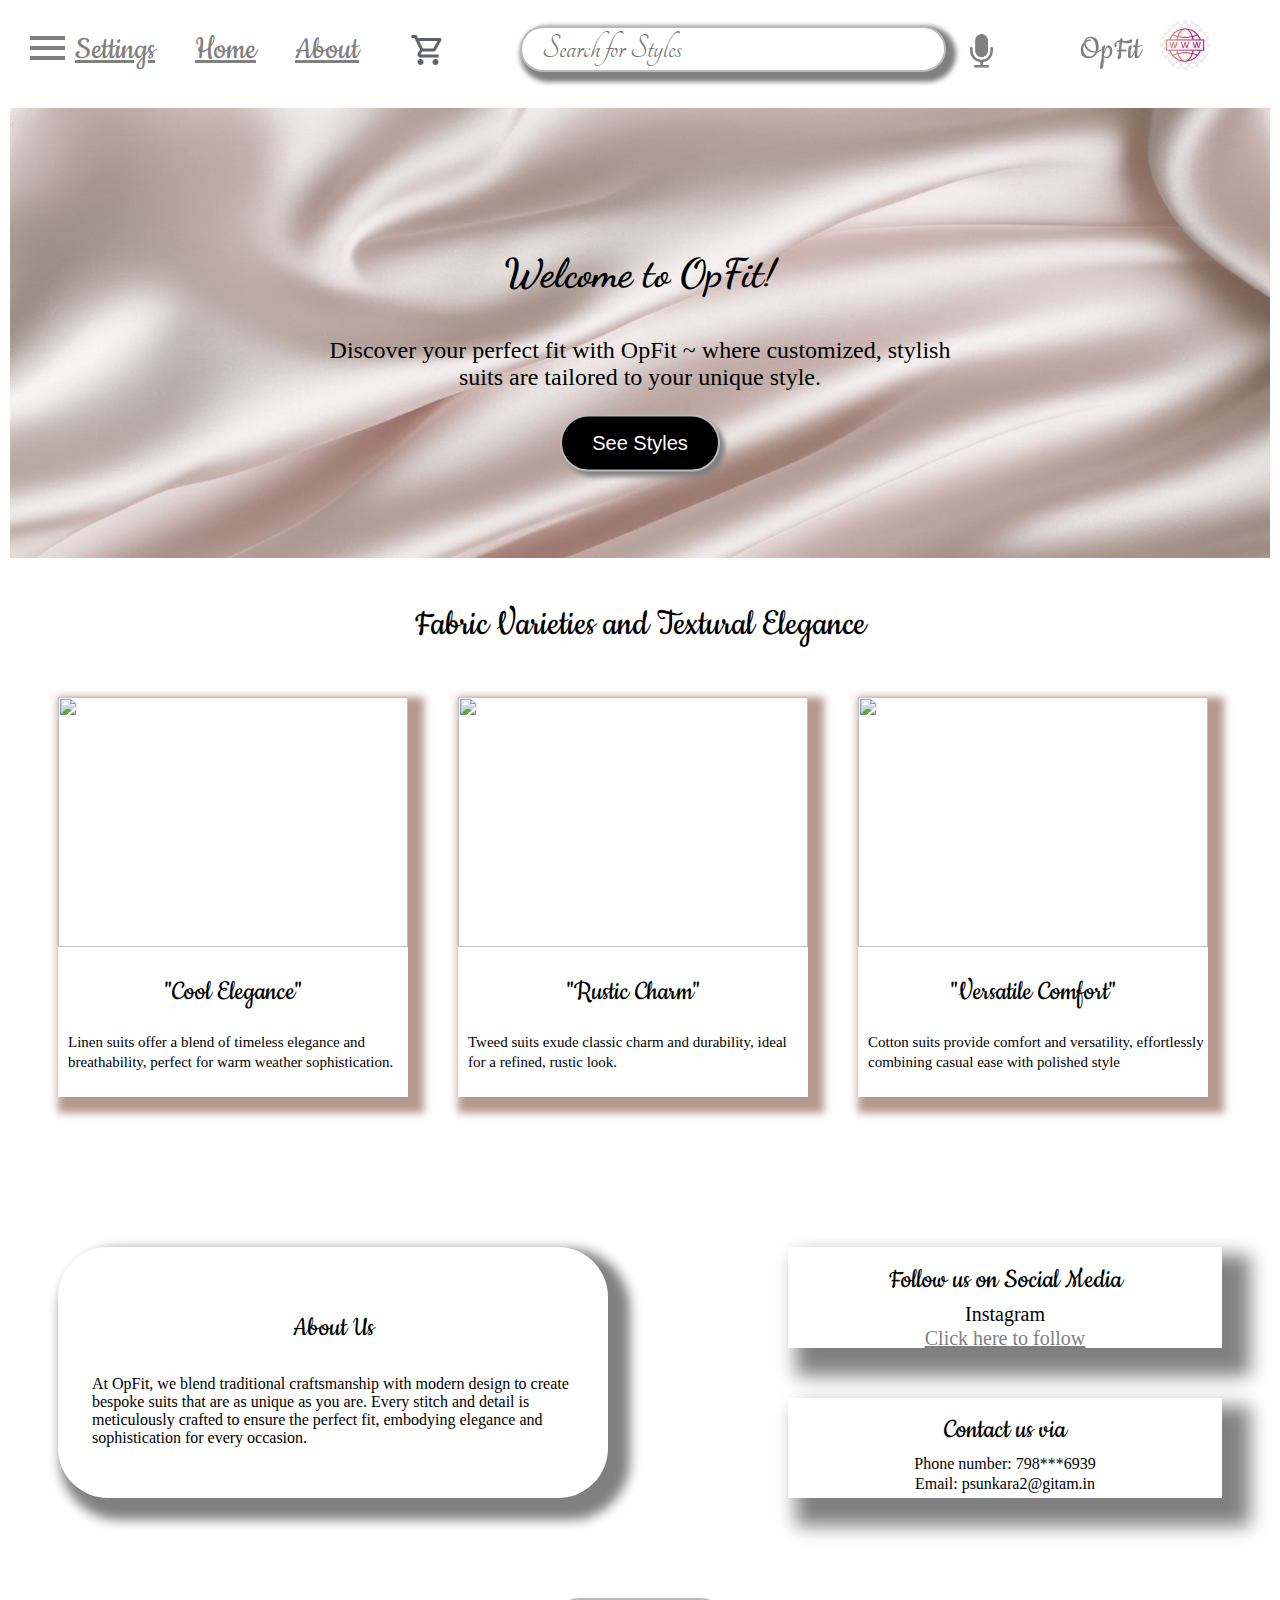
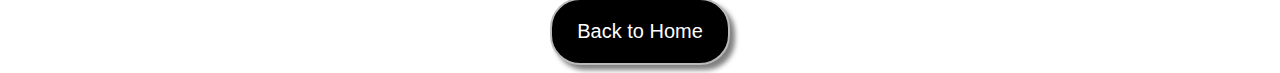
==== lp.html @ 95bf934b "Add files via upload" ====
<!DOCTYPE html>
<html>
    <head>
        <title>
            Landing Page
        </title>
        <meta charset="UTF-8">
        <meta name="viewport" content="width=device-width, initial-scale=1">
        <link rel="preconnect" href="https://fonts.googleapis.com">
        <link rel="preconnect" href="https://fonts.gstatic.com" crossorigin>
        <link href="https://fonts.googleapis.com/css2?family=Cookie&family=Dancing+Script:wght@400..700&family=Tangerine:wght@400;700&display=swap" rel="stylesheet">
        <link href="https://fonts.googleapis.com/icon?family=Material+Icons" rel="stylesheet"> 
        <link rel="stylesheet" href="https://cdnjs.cloudflare.com/ajax/libs/font-awesome/4.7.0/css/font-awesome.min.css">
        <link rel="stylesheet" href="lp.css">
        <link rel="stylesheet" href="lp1.css">
        <link rel="stylesheet" href="lp2.css">
    </head>
    <body>
        <div id="mySidenav" class="sidenav">
            <a href="javascript:void(0)" class="closebtn" onclick="closeNav()">&times;</a>
            <a href="#" id="id1">Home</a>
            <a href="#" id="id2">Styles</a>
            <a href="#" id="id3">About us</a>
            <a href="#" id="id4">Contact</a>
          </div>
        <header>
        <div class="header">
            <div class="left">
                <div class="ld1">
                    <div class="container0" onclick="myFunction(this); openNav()">
                        <div class="bar1"></div>
                        <div class="bar2"></div>
                        <div class="bar3"></div>
                      </div>
                </div>
                <div>
                    <p class="p1">Settings</p>
                </div>
                <div>
                    <p class="p3" id="homeb">Home</p>
                </div>
                <div>
                    <p class="p3" id="abb">About</p>
                </div>
                <div>
                    <img src="thumbnails/i23.jpg" class="i3">
                </div>
            </div>
            <div class="middle">
                <div>
                    <input class="s" id="s" type="text" placeholder="Search for Styles">
                </div>
                <div class="hd1">
                    <i class="fa fa-microphone" style="font-size:36px; color: grey;"></i>
                </div>
            </div>
            <div class="right">
                <div>
                    <p class="p2">OpFit</p>
                </div>
                <div>
                    <img src="thumbnails/i21.jpg" class="i1">
                </div>
             </div>
        </div>
    </header>
       <section id="scroll1">
        <div class="container">
           <img src="thumbnails/i22.jpg" class="i2">
           <div class="centered">
            <p class="p4">Welcome to OpFit!</p>
            <p>Discover your perfect fit with OpFit ~ where customized, stylish suits are tailored to your unique style.</p>
            <button class="b" id="b">See Styles</button>
           </div>
        </div>
    </section>
        <section id="scroll2" class="t">
            <p class="p7">Fabric Varieties and Textural Elegance</p>
            <div class="pd1">
        
                <div class="pd2">
                    <img src="images/i0.jpg" class="i4">
                    <p class="c1">"Cool Elegance"</p>
                    <p style=" font-size: 15px; padding-left: 10px;">Linen suits offer a blend of timeless elegance and breathability, perfect for warm weather sophistication.</p>
                </div>
                <div class="pd2">
                    <img src="images/i1.jpg" class="i4">
                    <p class="c1">"Rustic Charm"</p>
                    <p style=" font-size: 15px; padding:0px 10px 0px 10px;">Tweed suits exude classic charm and durability, ideal for a refined, rustic look.</p>
                </div>
                <div class="pd2">
                    <img src="images/i2.jpg" class="i4">
                    <p class="c1">"Versatile Comfort"</p>
                    <p style=" font-size: 15px; padding-left: 10px;">Cotton suits provide comfort and versatility, effortlessly combining casual ease with polished style</p>
                </div>
            </div>
            </section>
            <section id="scroll3">
            <div class="rd1">
                <div class="rd3">
                    <p class="c1">About Us</p>
                    <p>At OpFit, we blend traditional craftsmanship with modern design to create bespoke suits that are as unique as you are. Every stitch and detail is meticulously crafted to ensure the perfect fit, embodying elegance and sophistication for every occasion.</p>
                </div>
                <div >
                    <div class="rd2">
                        <p class="c1">Follow us on Social Media</p>
                        <p style="font-size: 20px;">Instagram</p>
                        <a class="l1" href="https://drive.google.com/file/d/154VU69maopsanQaYim3fxrLUtx1SEgEO/view?usp=drivesdk">Click here to follow</a>
                    </div>
                    <div class="rd2">
                        <p class="c1">Contact us via</p>
                        <p>Phone number: 798***6939</p>
                        <p>Email: psunkara2@gitam.in</p>
                    </div>
                </div>
            </div>
        </section>
           <div class="test">
            <button class="b1" id="bb1">Back to Home</button>
        </div>
            <script src="lp.js"></script>
    </body>
</html>
---- lp.css ----
/*css*/
html{
    scroll-behavior: smooth; 
}
.header{
    display:grid;
    grid-template-columns: 440px 510px 300px;
    column-gap: 50px;
    padding-left: 30px;
    height: 80px;
    width: 100%;
    position: fixed;
    Z-index: 1;
    padding-top: 10px;
    top: 0px;
    left: 0;
    right: 0;
    background-color: white;
}
.container0 {
    display: inline-block;
    cursor: pointer;
  }
  .bar1, .bar2, .bar3 {
    width: 35px;
    height: 4px;
    background-color: grey;
    margin: 6px 0;
    transition: 0.4s;
  }
  .change .bar1 {
    transform: translate(0, 11px) rotate(-45deg);
  }
  .change .bar2 {opacity: 0;}
  .change .bar3 {
    transform: translate(0, -11px) rotate(45deg);
  }
.left{
    display:grid;
    grid-template-columns:40px 100px 100px 110px 40px;
    column-gap: 0px;
}
.ld1{
        margin-top: 20px;
}
.p1{
    color:grey;
    font-size: 35px;
    font-family: Cookie;
    margin:20px 5px 0px 5px;
    text-decoration: underline;
    cursor: pointer;
}
.p1:hover{
    color: black;
}
.p3{
    font-size: 35px;
    margin: 20px 10px 0px 25px;
    color:grey;
    font-family: Cookie;
    text-decoration: underline;
    cursor: pointer;
}
.p3:hover{
    color: black;
}
.i3{
    width: 36px;
    height: 36px;
    margin-top: 22px;
    margin-left: 30px;
}
.i1{
    width: 50px;
    height: 50px;
    margin-top: 10px;
    border-radius: 25px;
    margin-left: 0px;
}
.middle{
    display:grid;
    grid-template-columns:400px 100px;
    column-gap: 50px;
}
.s{
    width: 400px;
    height: 40px;
    font-size: 35px;
    font-family: Tangerine;
    border-radius: 30px;
    padding-left: 20px;
    margin-top: 16px;
    border-style:solid;
    border-color:rgb(187, 186, 186);
    box-shadow: 5px 5px 5px 5px grey;
 }
.right{
    display:grid;
    grid-template-columns:80px 100px;
    column-gap: 0px;
}
.p2{
    color:grey;
    font-size: 35px;
    margin-top:20px;
    margin-right:0;
   font-family:Cookie;
}
.b{
   padding: 15px 30px;
    font-size:20px;
    border-radius:30px;
    border-style:solid;
    background-color: black;
    box-shadow: 5px 5px 5px grey;
    color: white;
    border-color:rgb(187, 186, 186);
    cursor: pointer;
}
.b:hover{
    background-color: #61544f;
    box-shadow: 5px 5px 5px rgb(78, 70, 63);
}
.hd1{
    margin-top:24px;
}
.i2{
    width: 1260px;
    height: 450px;
}
.container {
    position: relative;
    display: inline-block;
    text-align: center;
    color: black;
    width: 100%;
    padding-top: 100px;
}

.centered {
    position: absolute;
    top: 60%;
    left: 50%;
    transform: translate(-50%, -50%);
    font-size: 24px;
}
.p4{
    font-family: Dancing script;
    font-weight: bold;
    font-size: 40px;
}
.p7{
    font-family: Cookie;
    text-align: center;
    font-size: 40px;
}
.pd1{
        margin-left: 50px;
        margin-top: 50px;
        display:grid;
        grid-template-columns: 350px 350px 350px;
        column-gap: 50px; 
        margin-bottom: 50px;
        line-height: 1.25rem;
}
.pd2{
    height: 400px;
    background-color: white;
    box-shadow: 8px 8px 8px 8px #B5998E;
}
.pd2:hover{
    box-shadow: 10px 10px 10px 10px grey;
}
.i4{
    width: 350px;
    height: 250px;
}
.c1{
    font-family: Cookie;
    text-align: center;
    font-size: 30px;
}
.rd1{
    margin-top: 100px;
    display:grid;
    grid-template-columns: 600px 1fr;
    column-gap: 130px;
    margin-bottom: 50px;
}
.rd2{
    background-color: white;
    box-shadow: 18px 18px 18px 10px grey;
    text-align: center;
    margin: 50px;
    height: 100px;
    padding-top: 0.5px;
    line-height: 0.25rem;
}
.rd2:hover{
    box-shadow: 18px 18px 18px  #B5998E;
}
.rd3{
    margin-top: 20px;
    box-shadow: 12px 12px 12px 10px grey;
    margin: 50px 0px 50px 50px;
    padding: 34px;
    border-radius: 50px;
}
.rd3:hover{
    box-shadow: 18px 18px 18px 10px #B5998E;
}
.l1{
    color: grey;
    font-size: 20px;
}
.l1:hover{
    color: rgba(248, 171, 141, 0.78);
}
.ii2{
    width: 500px;
    height: 300px;
}
.b1{
    display: block;
    margin: 0 auto;
    padding: 20px 25px 20px 25px;
    font-size:20px;
    border-radius:30px;
    border-style:solid;
    background-color: black;
    box-shadow: 5px 5px 5px grey;
    color: white;
    border-color:rgb(187, 186, 186);
    cursor: pointer;
}
.b1:hover{
    background-color: #61544f;
    box-shadow: 5px 5px 5px rgb(78, 70, 63);
}
---- lp1.css ----
/* The side navigation menu */
.sidenav {
    height: 100%;
    width: 0;
    position: fixed;
    z-index: 2;
    top: 0%;
    left: 0;
    background-color: rgba(25, 25, 25, 0.95);
    overflow-x: hidden;
    padding-top: 60px;
    transition: 0.5s;
  }
  .sidenav a {
    padding: 8px 8px 8px 32px;
    text-decoration: none;
    font-size: 35px;
    color: #cfcdcd;
    font-family: Cookie;
    display: block;
    transition: 0.3s;
  }
  .sidenav a:hover {
    color: #f1f1f1;
  }
  .sidenav .closebtn {
    position: absolute;
    top: 0;
    right: 25px;
    font-size: 36px;
    margin-left: 50px;
  }
  @media screen and (max-height: 500px) {
    .sidenav {padding-top: 15px;}
    .sidenav a {font-size: 18px;}
  }
---- lp2.css ----
/* Responsive styles */
@media (max-width: 750px) and (min-width: 440px){
    .header{
        display: grid;
        grid-template-columns: 8% 40% 8%;
        column-gap: 10%;
    }
    .p1,.p3,.i3{
        display: none;
    }
    .middle{
        display: grid;
        grid-template-columns: 99% 1fr;
        column-gap: 0%;
    }
    .s{
       text-align: center;
        width: 90%;
    }
      .container{
        width: 100%;
        margin: 0px;
      }
      .centered{
        font-size: 13px;
        position: absolute;
        top: 58%;
        left: 52%;
        transform: translate(-50%, -50%);
      }
      .p4{
        font-size: 30px;
      }
      .i2{
        padding: 20px;
        width: 100%;
      }
    .b{
        font-size: 12px;
        padding: 10px;
    }
    .pd1{
        display:block;
        margin-right: 50px;
    }
    .pd2{
        margin: 0 auto;
        margin-bottom: 50px;
        width: 350px;
    }
    .i4{
        width: 100%;
     }
    .rd1{
        display: block;
        margin: 0;
    }
    .rd2,.rd3{
        margin: 0 auto;
        margin-bottom: 50px;
        width: 350px;
    }
    }
    
    
    
    @media (max-width: 440px){
        .header{
            display: grid;
            grid-template-columns: 6% 45% 12%;
            column-gap: 10%;
        }
        .p1,.p3,.i3,.i1,.hd1{
            display: none;
        }
        .middle{
            display: grid;
            grid-template-columns: 99% 0px;
            column-gap: 10%;
        }
        .s{
            text-align: center;
            width: 100%;
        }
        .container{
          width: 100%;
          margin: 5%;
        }
        .centered{
          font-size: 13px;
          position: absolute;
          top: 55%;
          left: 50%;
          transform: translate(-50%, -50%);
        }
        .p4{
          font-size: 30px;
        }
        .i2{
          width: 100%;
        }
      .b{
          font-size: 12px;
          padding: 10px;
      }
    
    .pd1 {
        margin: 0 auto;
        display: block;
        text-align: center;
      }
      .pd2 {
        margin: 0 auto;
        margin-bottom: 50px;
        width: 80%; 
      }
      .rd1 {
        display: block;
        margin: 0 auto; 
      }
      .rd2{
        margin: 0 auto;
        margin-bottom: 50px;
        width: 90%;
      }
      .rd3 {
        margin: 0 auto;
        margin-bottom: 50px;
        width: 80%; 
      }
    
    
     .i4{
        width: 100%;
     }
     
      }
      @media (max-width: 1150px) and (min-width: 750px){
        .header{
            display: grid;
            grid-template-columns: 8% 50% 6%;
            column-gap: 10%;
        }
        .p1,.p3,.i3{
            display: none;
        }
        .middle{
            display: grid;
            grid-template-columns: 99% 1fr;
            column-gap: 0%;
        }
        .s{
            text-align: center;
            width: 90%;
        }
        .container{
          width: 95%;
        }
        .centered{
          font-size: 20px;
          position: absolute;
          top: 58%;
          left: 52%;
          transform: translate(-50%, -50%);
        }
        .p4{
          font-size: 30px;
        }
        .i2{
          padding: 20px;
          width: 100%;
        }
      .b{
          font-size: 18px;
          padding: 20px;
      }
     
      .pd1 {
        margin: 0 auto; /* Center horizontally */
        width: 90%; /* Adjust width to fit screen */
        display: grid;
        grid-template-columns: repeat(auto-fit, minmax(320px, 1fr));
        column-gap: 20px;
        row-gap: 30px;
        margin-bottom: 50px;
      }
      .pd2{
        max-width: 390px;
      }
      .i4{
          width: 100%;
       }
       .rd1 {
        display: block;
        margin: 0 auto; 
        width: 700px;
      }
      .rd2{
        margin: 0 auto;
        margin-bottom: 50px;
      }
      .rd3 {
        margin: 0 auto;
        margin-bottom: 50px;
    }
      }
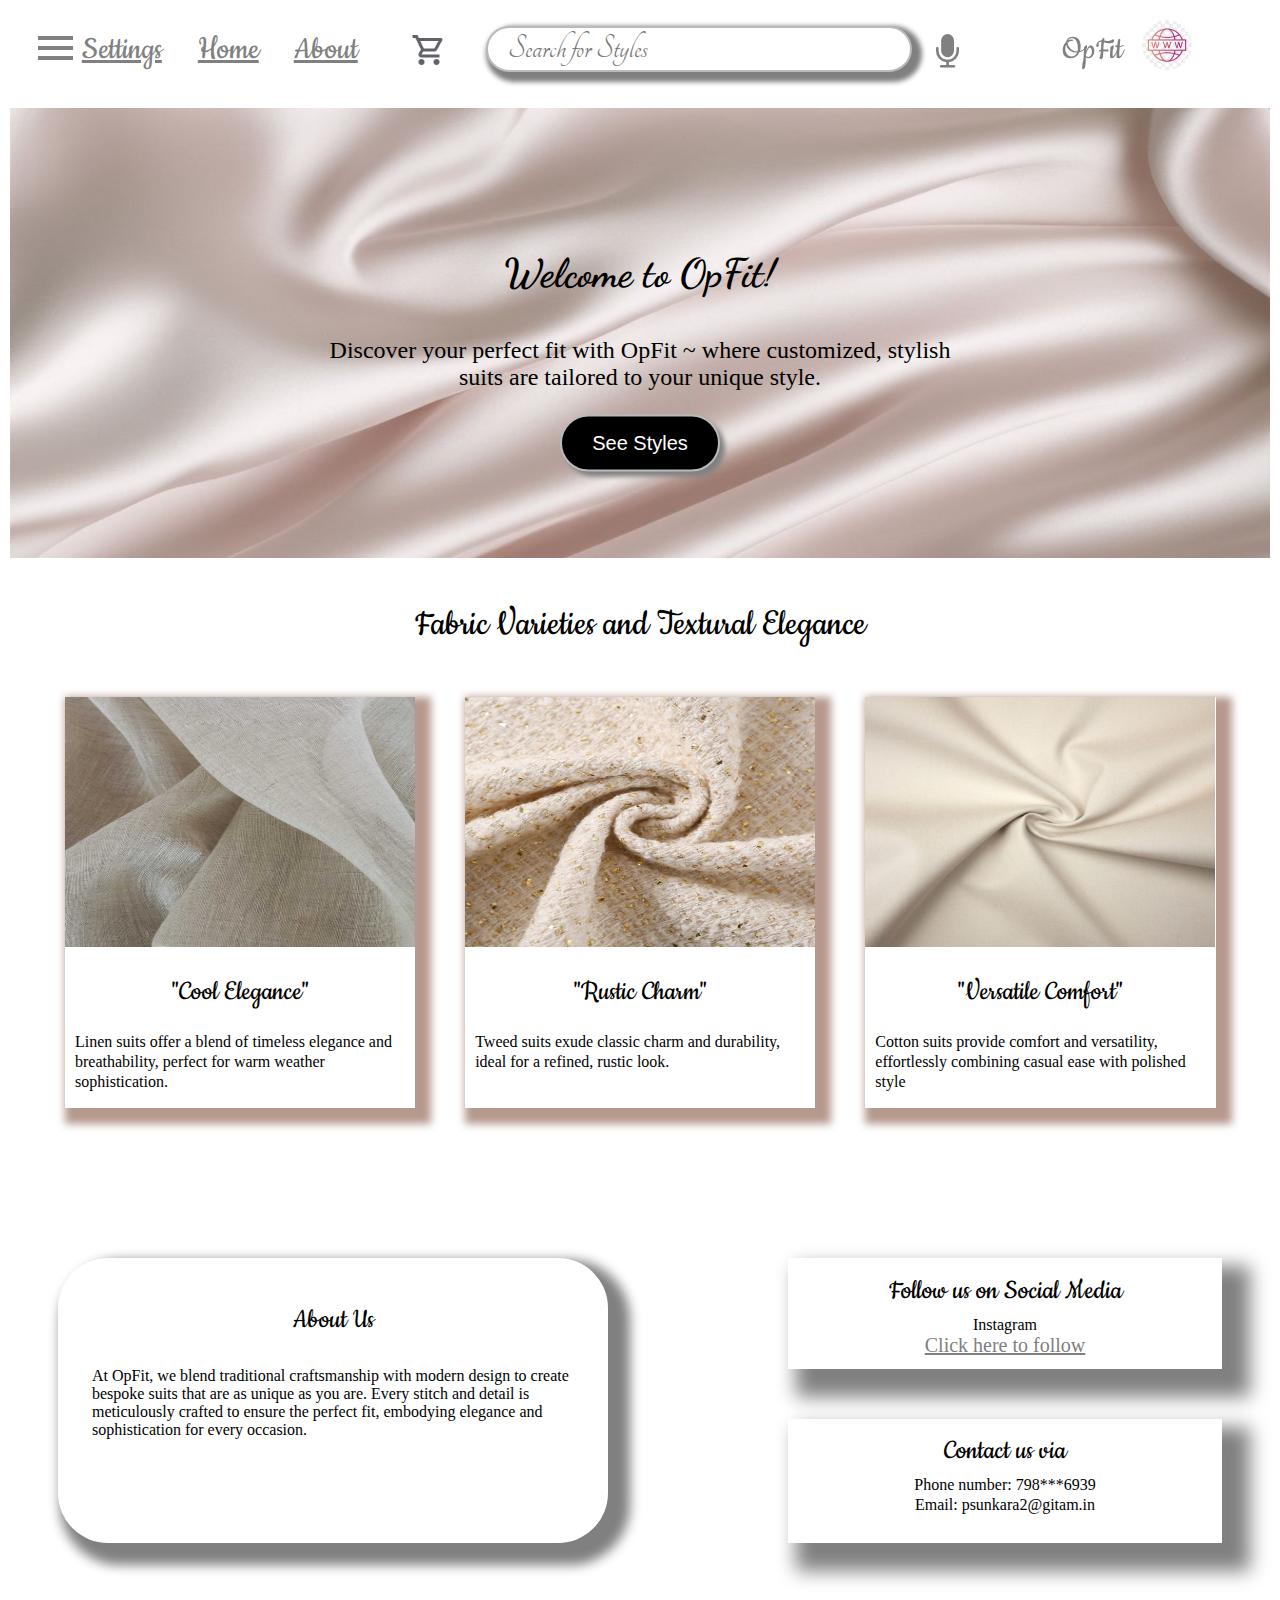
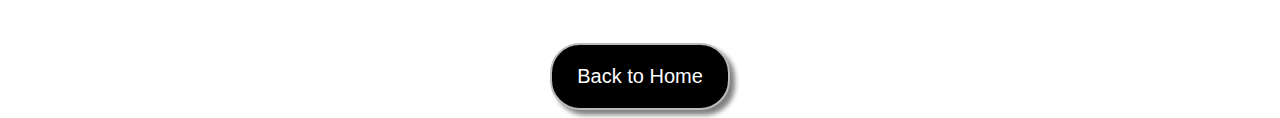
==== commit c67d1235: "Add files via upload" ====
--- a/lp.html
+++ b/lp.html
@@ -40,7 +40,7 @@
                     <p class="p3" id="homeb">Home</p>
                 </div>
                 <div>
-                    <p class="p3" id="abb">About</p>
+                    <p class="p3 abb" id="abb">About</p>
                 </div>
                 <div>
                     <img src="thumbnails/i23.jpg" class="i3">
@@ -81,17 +81,17 @@
                 <div class="pd2">
                     <img src="images/i0.jpg" class="i4">
                     <p class="c1">"Cool Elegance"</p>
-                    <p style=" font-size: 15px; padding-left: 10px;">Linen suits offer a blend of timeless elegance and breathability, perfect for warm weather sophistication.</p>
+                    <p class="l0" style="  padding-left: 10px;">Linen suits offer a blend of timeless elegance and breathability, perfect for warm weather sophistication.</p>
                 </div>
                 <div class="pd2">
                     <img src="images/i1.jpg" class="i4">
                     <p class="c1">"Rustic Charm"</p>
-                    <p style=" font-size: 15px; padding:0px 10px 0px 10px;">Tweed suits exude classic charm and durability, ideal for a refined, rustic look.</p>
+                    <p class="l0" style=" padding:0px 10px 0px 10px;">Tweed suits exude classic charm and durability, ideal for a refined, rustic look.</p>
                 </div>
                 <div class="pd2">
                     <img src="images/i2.jpg" class="i4">
                     <p class="c1">"Versatile Comfort"</p>
-                    <p style=" font-size: 15px; padding-left: 10px;">Cotton suits provide comfort and versatility, effortlessly combining casual ease with polished style</p>
+                    <p class="l0" style="  padding-left: 10px;">Cotton suits provide comfort and versatility, effortlessly combining casual ease with polished style</p>
                 </div>
             </div>
             </section>
@@ -104,7 +104,7 @@
                 <div >
                     <div class="rd2">
                         <p class="c1">Follow us on Social Media</p>
-                        <p style="font-size: 20px;">Instagram</p>
+                        <p>Instagram</p>
                         <a class="l1" href="https://drive.google.com/file/d/154VU69maopsanQaYim3fxrLUtx1SEgEO/view?usp=drivesdk">Click here to follow</a>
                     </div>
                     <div class="rd2">
--- a/lp.css
+++ b/lp.css
@@ -4,14 +4,14 @@
 }
 .header{
     display:grid;
-    grid-template-columns: 440px 510px 300px;
-    column-gap: 50px;
-    padding-left: 30px;
+    grid-template-columns: 25% 35% 25%;
+    column-gap: 10%;
+    padding-left: 3%;
     height: 80px;
     width: 100%;
     position: fixed;
     Z-index: 1;
-    padding-top: 10px;
+    padding-top: 0.75%;
     top: 0px;
     left: 0;
     right: 0;
@@ -37,7 +37,7 @@
   }
 .left{
     display:grid;
-    grid-template-columns:40px 100px 100px 110px 40px;
+    grid-template-columns:12% 30% 30% 35% 20%;
     column-gap: 0px;
 }
 .ld1{
@@ -155,17 +155,18 @@
     text-align: center;
     font-size: 40px;
 }
-.pd1{
-        margin-left: 50px;
-        margin-top: 50px;
-        display:grid;
-        grid-template-columns: 350px 350px 350px;
-        column-gap: 50px; 
-        margin-bottom: 50px;
-        line-height: 1.25rem;
+
+.pd1 {
+    margin: 50px auto;
+    display: grid;
+    grid-template-columns: 30.45% 30.45% 30.45%;
+    column-gap: 50px; 
+    margin-bottom: 50px;
+    line-height: 1.25rem;
+    max-width: calc(3 * 350px + 2 * 50px);
 }
 .pd2{
-    height: 400px;
+    height: auto;
     background-color: white;
     box-shadow: 8px 8px 8px 8px #B5998E;
 }
@@ -189,22 +190,22 @@
     margin-bottom: 50px;
 }
 .rd2{
-    background-color: white;
+    background-color: #ffffff;
     box-shadow: 18px 18px 18px 10px grey;
     text-align: center;
+    padding: 20px;
     margin: 50px;
-    height: 100px;
     padding-top: 0.5px;
     line-height: 0.25rem;
+   
 }
 .rd2:hover{
     box-shadow: 18px 18px 18px  #B5998E;
 }
 .rd3{
-    margin-top: 20px;
     box-shadow: 12px 12px 12px 10px grey;
     margin: 50px 0px 50px 50px;
-    padding: 34px;
+    padding:15px 34px 34px 34px;
     border-radius: 50px;
 }
 .rd3:hover{
--- a/lp2.css
+++ b/lp2.css
@@ -14,7 +14,6 @@
         column-gap: 0%;
     }
     .s{
-       text-align: center;
         width: 90%;
     }
       .container{
@@ -61,9 +60,6 @@
         width: 350px;
     }
     }
-    
-    
-    
     @media (max-width: 440px){
         .header{
             display: grid;
@@ -79,12 +75,15 @@
             column-gap: 10%;
         }
         .s{
-            text-align: center;
             width: 100%;
         }
         .container{
           width: 100%;
           margin: 5%;
+        }
+        .i2{
+          margin: 0 2% 0 -1%;
+          width: 100%;
         }
         .centered{
           font-size: 13px;
@@ -128,14 +127,11 @@
         margin-bottom: 50px;
         width: 80%; 
       }
-    
-    
      .i4{
         width: 100%;
      }
-     
-      }
-      @media (max-width: 1150px) and (min-width: 750px){
+}
+      @media (max-width: 1200px) and (min-width: 750px){
         .header{
             display: grid;
             grid-template-columns: 8% 50% 6%;
@@ -150,7 +146,6 @@
             column-gap: 0%;
         }
         .s{
-            text-align: center;
             width: 90%;
         }
         .container{
@@ -174,10 +169,9 @@
           font-size: 18px;
           padding: 20px;
       }
-     
       .pd1 {
-        margin: 0 auto; /* Center horizontally */
-        width: 90%; /* Adjust width to fit screen */
+        margin: 0 auto; 
+        width: 90%;
         display: grid;
         grid-template-columns: repeat(auto-fit, minmax(320px, 1fr));
         column-gap: 20px;
@@ -204,4 +198,149 @@
         margin-bottom: 50px;
     }
       }
-      +@media (min-width: 1500px){
+  .header{
+    display:grid;
+    grid-template-columns: 30% 30% 25%;
+    column-gap: 10%;
+    padding-left: 6%;
+    height: 10%;
+    padding-top: 0.75%;
+}
+.bar1, .bar2, .bar3 {
+  width: 45px;
+  height: 6px;
+  margin: 8px 0;
+}
+.left{
+    display:grid;
+    grid-template-columns:12% 30% 30% 35% 20%;
+    column-gap: 0px;
+}
+.ld1{
+        margin-top: 43%;
+}
+.p1{
+    font-size: 55px;
+    margin:14% 5px 0px 5px;
+}
+.p3{
+    font-size: 55px;
+    margin: 14% 10px 0px 25px;
+}
+.abb{
+  margin-top: 13%
+}
+.i3{
+    width: 50px;
+    height: 50px;
+    margin-top: 30%;
+    margin-left: 18%;
+}
+.i1{
+    width: 70px;
+    height: 70px;
+    border-radius: 35px;
+    margin-top: 12%;
+}
+.middle{
+    display:grid;
+    grid-template-columns:500px 100px;
+    column-gap: 50px;
+}
+.s{
+    width: 470px;
+    height: 55px;
+    font-size: 55px;
+    border-radius: 30px;
+    padding-left: 20px;
+    margin-top: 5%;
+ }
+.right{
+    display:grid;
+    grid-template-columns:30% 30%;
+    column-gap: 0px;
+}
+.pd1 {
+  margin: 50px auto;
+  display: grid;
+  grid-template-columns: 31% 31% 31%;
+  column-gap: 50px; 
+  max-width: 1500px;
+  position: relative;
+  left: 40px; 
+}
+.p2{
+    font-size: 55px;
+    margin-top:20%;
+}
+.hd1{
+    margin-top:40px;
+}
+.i2{
+    margin-left: 2%;
+    margin-right: 2%;
+    width: 100%;
+    height: 700px;
+}
+.container {
+    padding-top: 10%;
+}
+.centered {
+    position: absolute;
+    top: 60%;
+    left: 52%;
+    transform: translate(-50%, -50%);
+    font-size: 40px;
+}
+.p4{
+    font-size: 60px;
+}
+.b{
+  font-size: 30px;
+}
+.l0{
+  font-size: 25px;
+  line-height: 1.75rem;
+}
+.p7{
+    font-size: 40px;
+}
+.i4{
+    width: 100%;
+    height: 300px;;
+}
+.c1{
+    font-size: 50px;
+}
+.rd1{
+  display:grid;
+  grid-template-columns: 50% 50%;
+  column-gap: 130px;
+  margin: 0 5% 0 5%;
+}
+.rd3{
+  font-size: 30px;
+}
+.rd2{
+  font-size: 30px;
+}
+.l1{
+    font-size: 30px;
+}
+.ii2{
+    width: 500px;
+    height: 300px;
+}
+.sidenav a{
+  font-size: 50px;
+}
+.sidenav .closebtn{
+  font-size: 60px;
+}
+.b1{
+  margin-top: 50px;
+  margin-bottom: 50px;
+  font-size: 30px;
+}
+}